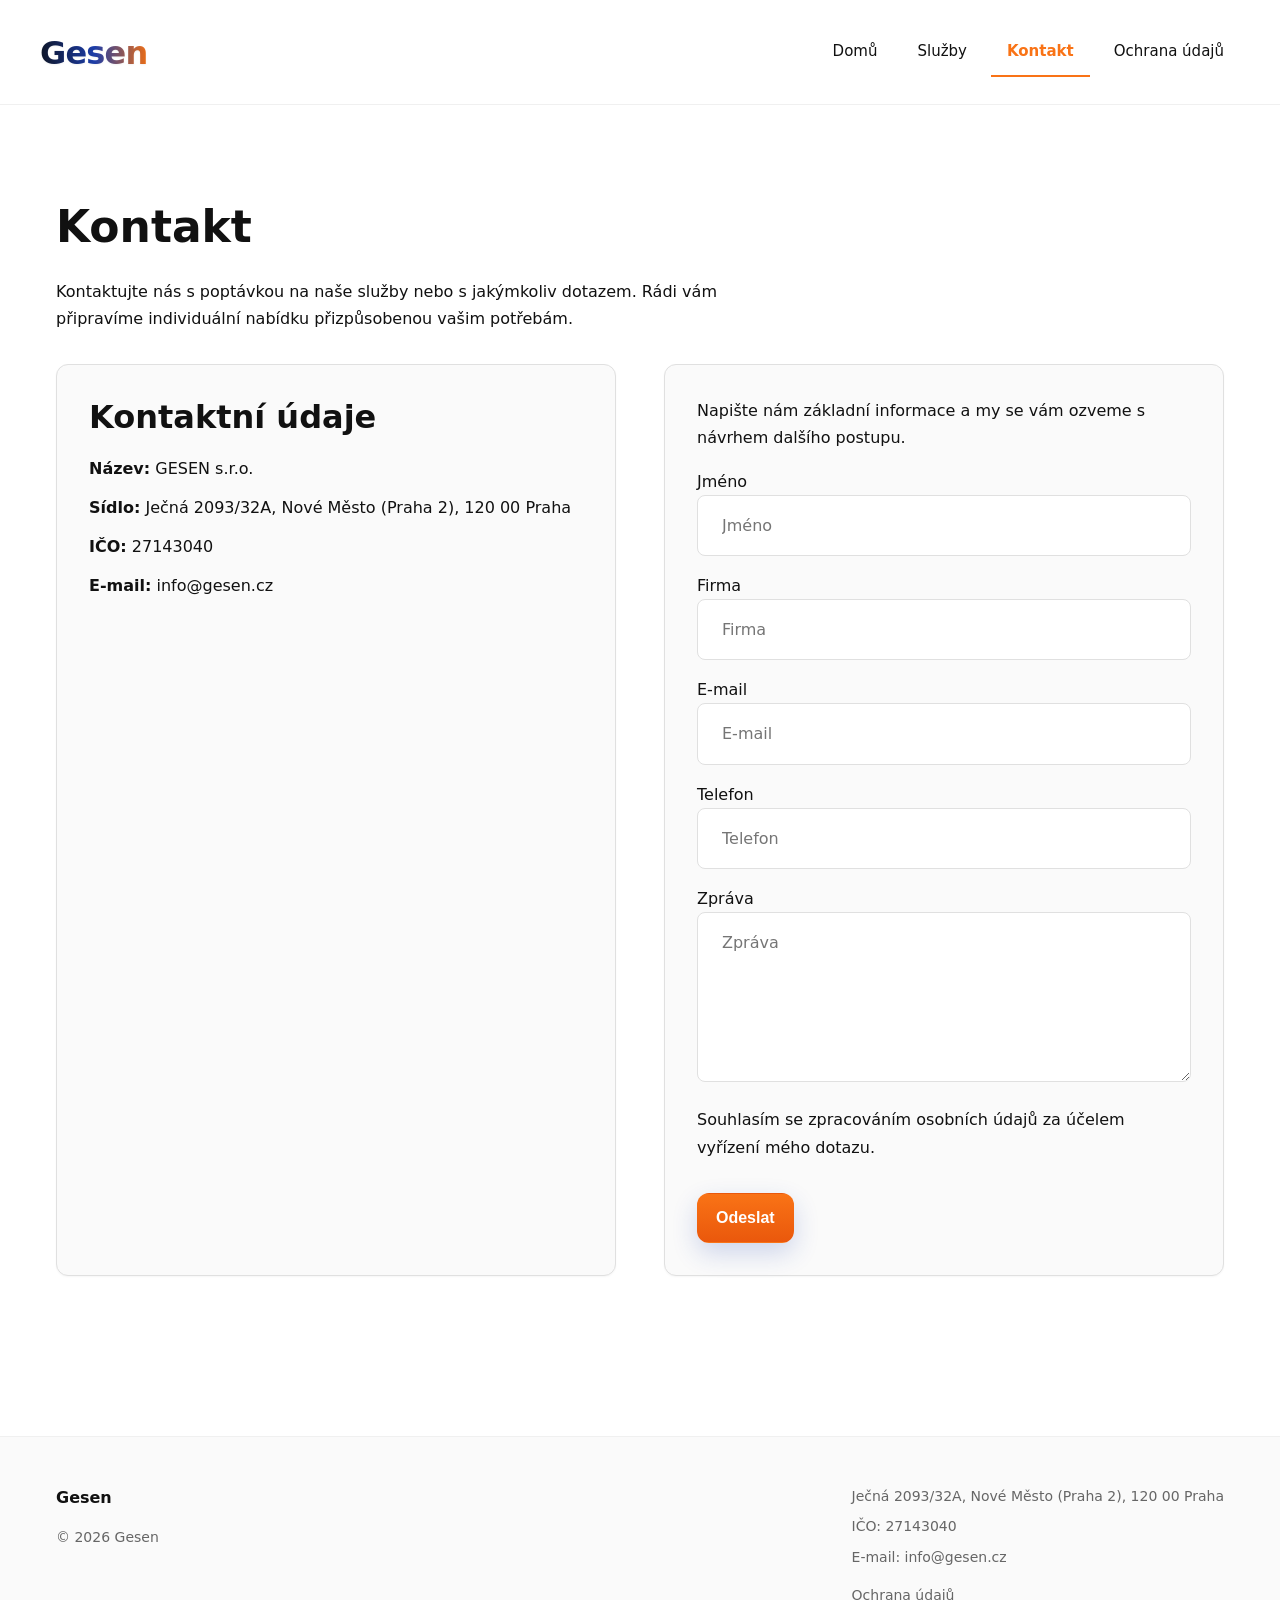
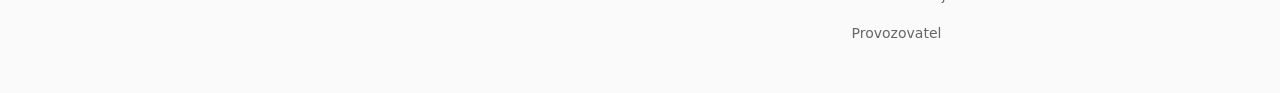
==== contact.html @ d07ee3fc "Initial upload" ====
﻿<!-- EDIT THEME: změň jen css/theme.css a texty ve stránkách -->
<!-- TEMPLATE: pro další klienty stačí vyměnit texty, barvu a assets -->
<!doctype html>
<html lang="cs">
<head>
  <meta charset="UTF-8">
  <meta name="viewport" content="width=device-width, initial-scale=1">
  <title>Kontakt – Gesen</title>
  <meta name="description" content="Kontakt na GESEN s.r.o. Sídlo: Ječná 2093/32A, Nové Město (Praha 2), 120 00 Praha. E-mail: info@gesen.cz.">
  <meta property="og:title" content="Kontakt – Gesen">
  <meta property="og:description" content="Kontakt na GESEN s.r.o. Sídlo: Ječná 2093/32A, Nové Město (Praha 2), 120 00 Praha. E-mail: info@gesen.cz.">
  <link rel="stylesheet" href="css/style.css">
  <link rel="stylesheet" href="css/theme.css">
</head>
<body>
  <header class="site-header">
    <div class="container header-inner">
      <a class="brand" href="index.html">
        <img class="brand-logo" src="assets/logo.svg" alt="Gesen" onerror="this.onerror=null; this.src='assets/logo.png'; this.onerror=function(){this.style.display='none'; this.nextElementSibling.style.display='inline';};">
        <span class="brand-text">Gesen</span>
      </a>
      <button class="nav-toggle" aria-label="Menu" aria-expanded="false" type="button">Menu</button>
      <nav class="site-nav">
        <ul>
          <li><a href="index.html" class="nav-link">Domů</a></li>
          <li><a href="services.html" class="nav-link">Služby</a></li>
          <li><a href="contact.html" class="nav-link active">Kontakt</a></li>
          <li><a href="privacy.html" class="nav-link">Ochrana údajů</a></li>
        </ul>
      </nav>
    </div>
  </header>
  <main>
    <section class="section">
      <div class="container">
        <h1>Kontakt</h1>
        <p>Kontaktujte nás s poptávkou na naše služby nebo s jakýmkoliv dotazem. Rádi vám připravíme individuální nabídku přizpůsobenou vašim potřebám.</p>

        <div class="contact-layout">
                    <div class="contact-info">
            <h2>Kontaktní údaje</h2>
            <p><strong>Název:</strong> GESEN s.r.o.</p>
            <p><strong>Sídlo:</strong> Ječná 2093/32A, Nové Město (Praha 2), 120 00 Praha</p>
            <p><strong>IČO:</strong> 27143040</p>
            <p><strong>E-mail:</strong> info@gesen.cz</p>
          </div>

          <form id="contact-form" class="contact-form" action="#" method="post">
            <p>Napište nám základní informace a my se vám ozveme s návrhem dalšího postupu.</p>
            <p><label>Jméno<br><input type="text" name="name" class="input" placeholder="Jméno" required></label></p>
            <p><label>Firma<br><input type="text" name="company" class="input" placeholder="Firma"></label></p>
            <p><label>E-mail<br><input type="email" name="email" class="input" placeholder="E-mail" required></label></p>
            <p><label>Telefon<br><input type="tel" name="phone" class="input" placeholder="Telefon"></label></p>
            <p><label>Zpráva<br><textarea name="message" class="input" rows="5" placeholder="Zpráva" required></textarea></label></p>
            <p>Souhlasím se zpracováním osobních údajů za účelem vyřízení mého dotazu.</p>
            <p><button type="submit" class="btn btn-primary">Odeslat</button></p>
          </form>
        </div>
      </div>
    </section>
  </main>
  <footer class="site-footer">
    <div class="container footer-inner">
      <div class="footer-left">
        <div class="footer-brand">Gesen</div>
        <div class="footer-meta">© 2026 Gesen</div>
      </div>
      <div class="footer-right">
        <div>Ječná 2093/32A, Nové Město (Praha 2), 120 00 Praha</div>
        <div>IČO: 27143040</div>
        <div>E-mail: info@gesen.cz</div>
        <a class="footer-link" href="privacy.html">Ochrana údajů</a>
        <a class="footer-link" href="impressum.html">Provozovatel</a>
      </div>
    </div>
  </footer>
  <script src="js/main.js"></script>
</body>
</html>
---- css/style.css ----
﻿/* Design System Variables */
:root {
  /* Colors (extending theme.css) */
  --surface: #fafafa;
  --muted: #666;
  --border: #e0e0e0;
  --border-light: #f0f0f0;
  --ring: rgba(249, 115, 22, 0.35);
  --primary-700: #ea580c;
  
  /* Spacing */
  --spacing-xs: 8px;
  --spacing-sm: 12px;
  --spacing-md: 16px;
  --spacing-lg: 24px;
  --spacing-xl: 32px;
  --spacing-2xl: 48px;
  --spacing-3xl: 64px;
  
  /* Border radius */
  --radius-sm: 6px;
  --radius-md: 8px;
  --radius-lg: 12px;
  --radius-full: 9999px;
  
  /* Shadows */
  --shadow-sm: 0 1px 2px rgba(0, 0, 0, 0.04);
  --shadow-md: 0 2px 8px rgba(0, 0, 0, 0.08);
  --shadow-lg: 0 4px 16px rgba(0, 0, 0, 0.12);
  
  /* Transitions */
  --transition: 0.2s ease;
}

* {
  box-sizing: border-box;
}

body {
  margin: 0;
  font-family: system-ui, -apple-system, BlinkMacSystemFont, "Segoe UI", Roboto, "Helvetica Neue", Arial, sans-serif;
  color: var(--text);
  background: var(--bg);
  line-height: 1.6;
  -webkit-font-smoothing: antialiased;
  -moz-osx-font-smoothing: grayscale;
}

.container {
  max-width: 1200px;
  margin: 0 auto;
  padding: 0 var(--spacing-md);
}

/* Typography */
h1 {
  font-size: clamp(2rem, 5vw, 2.75rem);
  font-weight: 700;
  line-height: 1.2;
  margin: 0 0 var(--spacing-lg) 0;
  color: var(--text);
}

h2 {
  font-size: clamp(1.5rem, 4vw, 2rem);
  font-weight: 600;
  line-height: 1.3;
  margin: 0 0 var(--spacing-md) 0;
  color: var(--text);
}

h3 {
  font-size: 1.25rem;
  font-weight: 600;
  line-height: 1.4;
  margin: 0 0 var(--spacing-sm) 0;
}

p {
  font-size: 1rem;
  line-height: 1.7;
  margin: 0 0 var(--spacing-md) 0;
  max-width: 65ch;
}

section {
  margin-bottom: var(--spacing-2xl);
}

section:last-child {
  margin-bottom: 0;
}

/* Header */
.site-header {
  border-bottom: 1px solid var(--border-light);
  background: var(--bg);
  position: sticky;
  top: 0;
  z-index: 100;
  backdrop-filter: blur(10px);
  background: rgba(255, 255, 255, 0.95);
}

.header-inner {
  display: flex;
  align-items: center;
  justify-content: space-between;
  gap: var(--spacing-lg);
  padding: var(--spacing-lg) 0;
  min-height: 80px;
}

/* Brand / Logo */
.brand {
  display: flex;
  align-items: center;
  gap: 12px;
  text-decoration: none;
  transition: opacity var(--transition), transform var(--transition);
  min-height: 56px;
}

.brand:hover {
  opacity: 0.85;
  transform: scale(1.02);
}

.brand-logo {
  height: 32px;
  width: auto;
  display: block;
  transition: transform var(--transition);
}

.brand-logo:hover {
  transform: scale(1.02);
}

.brand-logo[style*="display: none"] {
  display: none !important;
}

.brand-text {
  font-size: 32px;
  font-weight: 900;
  letter-spacing: -0.8px;
  line-height: 1;
  text-transform: none;
  padding-top: 2px;
  background: linear-gradient(90deg, #0f172a 0%, #1e40af 50%, var(--primary) 100%);
  -webkit-background-clip: text;
  -webkit-text-fill-color: transparent;
  background-clip: text;
  text-rendering: optimizeLegibility;
  -webkit-font-smoothing: antialiased;
  text-shadow: 0 1px 2px rgba(0, 0, 0, 0.05);
  display: none;
  transition: opacity var(--transition);
  vertical-align: middle;
}

.brand-text[style*="display: inline"] {
  display: inline-block !important;
}

.brand:hover .brand-text {
  opacity: 0.9;
}

/* Navigation Toggle Button */
.nav-toggle {
  display: none;
  background: none;
  border: 1px solid var(--border);
  border-radius: var(--radius-md);
  padding: var(--spacing-sm) var(--spacing-md);
  font-size: 1rem;
  font-weight: 500;
  color: var(--text);
  cursor: pointer;
  transition: all var(--transition);
}

.nav-toggle:hover {
  background: var(--surface);
  border-color: var(--primary);
}

.nav-toggle:focus {
  outline: 2px solid var(--primary);
  outline-offset: 2px;
}

/* Navigation */
.site-nav {
  display: flex;
  align-items: center;
}

/* Desktop: navigation always visible */
@media (min-width: 769px) {
  .site-nav {
    display: flex !important;
  }
  
  .nav-toggle {
    display: none !important;
  }
}

.site-nav ul {
  display: flex;
  gap: var(--spacing-xs);
  flex-wrap: wrap;
  list-style: none;
  margin: 0;
  padding: 0;
}

.site-nav li {
  margin: 0;
}

.site-nav .nav-link {
  text-decoration: none;
  color: var(--text);
  padding: var(--spacing-sm) var(--spacing-md);
  font-size: 0.9375rem;
  font-weight: 500;
  transition: all var(--transition);
  position: relative;
  display: block;
  border-bottom: 2px solid transparent;
}

.site-nav .nav-link:hover {
  color: var(--primary);
  border-bottom-color: var(--primary);
}

.site-nav .nav-link:focus,
.site-nav .nav-link:focus-visible {
  outline: none;
}

.site-nav .nav-link:focus-visible {
  box-shadow: 0 0 0 4px var(--ring);
  border-radius: var(--radius-sm);
}

.site-nav .nav-link.active {
  font-weight: 600;
  color: var(--primary);
  border-bottom: 2px solid var(--primary);
}

/* Main content */
main {
  padding: var(--spacing-2xl) 0;
  min-height: calc(100vh - 200px);
}

.hero {
  padding: var(--spacing-3xl) 0 calc(var(--spacing-3xl) + var(--spacing-xl)) 0;
  background: linear-gradient(135deg, rgba(31, 75, 216, 0.02) 0%, rgba(255, 255, 255, 0) 100%);
  position: relative;
}

@media (min-width: 900px) {
  .hero {
    padding: calc(var(--spacing-3xl) + var(--spacing-xl)) 0;
  }
}

.hero::before {
  content: '';
  position: absolute;
  top: 0;
  left: 0;
  right: 0;
  bottom: 0;
  background: var(--surface);
  opacity: 0.3;
  z-index: -1;
}

.hero-inner {
  display: grid;
  grid-template-columns: 1fr;
  gap: var(--spacing-2xl);
  align-items: center;
}

@media (min-width: 900px) {
  .hero-inner {
    grid-template-columns: 1.2fr 0.8fr;
    gap: var(--spacing-3xl);
  }
}

.hero-content {
  max-width: 700px;
}

.hero h1 {
  margin-bottom: var(--spacing-lg);
  font-size: clamp(2.25rem, 6vw, 3.5rem);
  line-height: 1.1;
  font-weight: 700;
  color: var(--text);
}

.hero p {
  margin-top: 0;
  margin-bottom: var(--spacing-xl);
  font-size: 1.25rem;
  line-height: 1.6;
  color: var(--muted);
}

.hero-actions {
  display: flex;
  gap: var(--spacing-md);
  flex-wrap: wrap;
  margin-top: var(--spacing-xl);
}

.hero-media {
  display: none;
}

@media (min-width: 900px) {
  .hero-media {
    display: block;
    min-height: 300px;
    background: var(--surface);
    border-radius: var(--radius-lg);
    overflow: hidden;
  }
}

.hero-image {
  width: 100%;
  height: 100%;
  min-height: 300px;
  border-radius: var(--radius-lg);
  overflow: hidden;
}

.hero-image img {
  width: 100%;
  height: 100%;
  object-fit: cover;
  border-radius: var(--radius-lg);
}

/* Buttons */
.btn {
  display: inline-flex;
  align-items: center;
  justify-content: center;
  gap: 10px;
  padding: 12px 18px;
  border-radius: 12px;
  font-weight: 700;
  text-decoration: none;
  border: 1px solid transparent;
  transition: transform 0.15s ease, box-shadow 0.15s ease, background-color 0.15s ease, border-color 0.15s ease, color 0.15s ease;
  user-select: none;
  font-size: 1rem;
  line-height: 1.5;
  cursor: pointer;
}

.btn:focus,
.btn:focus-visible {
  outline: none;
}

.btn:focus-visible {
  box-shadow: 0 0 0 4px var(--ring);
}

.btn-primary {
  background: linear-gradient(180deg, var(--primary), var(--primary-700));
  color: #fff;
  box-shadow: 0 10px 26px rgba(30, 64, 175, 0.20);
}

.btn-primary * {
  color: inherit;
}

.btn-primary:hover {
  color: #fff;
  background: linear-gradient(180deg, var(--primary-700), var(--primary));
  transform: translateY(-1px);
  box-shadow: 0 14px 34px rgba(30, 64, 175, 0.26);
}

.btn-primary:active {
  color: #fff;
  background: linear-gradient(180deg, var(--primary), var(--primary-700));
  transform: translateY(0);
  box-shadow: 0 8px 20px rgba(30, 64, 175, 0.18);
}

.btn-primary:focus-visible {
  color: #fff;
}

.btn-secondary {
  background: var(--surface);
  color: var(--primary);
  border-color: rgba(30, 64, 175, 0.25);
}

.btn-secondary:hover {
  border-color: rgba(30, 64, 175, 0.40);
  transform: translateY(-1px);
}

.btn-secondary:active {
  transform: translateY(0);
}

/* Links */
main a {
  color: var(--primary);
  text-decoration: none;
  font-weight: 500;
  transition: all var(--transition);
  border-bottom: 1px solid transparent;
}

main a:hover {
  border-bottom-color: var(--primary);
  color: var(--primary);
}

main a:focus,
main a:focus-visible {
  outline: none;
}

main a:focus-visible {
  box-shadow: 0 0 0 4px var(--ring);
  border-radius: var(--radius-sm);
}

/* Footer */
.site-footer {
  border-top: 1px solid var(--border-light);
  background: var(--surface);
  color: var(--muted);
  font-size: 0.875rem;
  padding: var(--spacing-2xl) 0;
  margin-top: var(--spacing-3xl);
}

.footer-inner {
  display: flex;
  flex-direction: column;
  gap: var(--spacing-lg);
}

@media (min-width: 768px) {
  .footer-inner {
    flex-direction: row;
    justify-content: space-between;
    align-items: flex-start;
  }
}

.footer-left {
  display: flex;
  flex-direction: column;
  gap: var(--spacing-xs);
}

.footer-brand {
  font-weight: 600;
  font-size: 1rem;
  color: var(--text);
  margin-bottom: var(--spacing-xs);
}

.footer-meta {
  color: var(--muted);
  font-size: 0.875rem;
}

.footer-right {
  display: flex;
  flex-direction: column;
  gap: var(--spacing-xs);
}

.footer-right > div {
  color: var(--muted);
  font-size: 0.875rem;
}

.footer-link {
  color: var(--muted);
  text-decoration: none;
  transition: color var(--transition);
  margin-top: var(--spacing-xs);
  display: inline-block;
}

.footer-link:hover {
  color: var(--primary);
  text-decoration: underline;
}

.footer-link:focus {
  outline: 2px solid var(--primary);
  outline-offset: 2px;
  border-radius: var(--radius-sm);
}

/* Contact Layout */
.contact-layout {
  display: grid;
  grid-template-columns: 1fr;
  gap: var(--spacing-xl);
  margin-top: var(--spacing-xl);
}

@media (min-width: 900px) {
  .contact-layout {
    grid-template-columns: 1fr 1fr;
    gap: var(--spacing-2xl);
  }
}

.contact-info {
  padding: var(--spacing-xl);
  border: 1px solid var(--border);
  border-radius: var(--radius-lg);
  background: var(--surface);
  box-shadow: var(--shadow-sm);
}

.contact-info h2 {
  margin-top: 0;
  margin-bottom: var(--spacing-md);
}

.contact-info p {
  margin-bottom: var(--spacing-sm);
}

.contact-info p:last-child {
  margin-bottom: 0;
}

.contact-form {
  padding: var(--spacing-xl);
  border: 1px solid var(--border);
  border-radius: var(--radius-lg);
  background: var(--surface);
  box-shadow: var(--shadow-sm);
}

/* Forms */
.contact-form input,
.contact-form textarea {
  font: inherit;
  font-size: 1rem;
}

/* Input Base Class */
.input {
  width: 100%;
  padding: var(--spacing-md) var(--spacing-lg);
  border: 1px solid var(--border);
  border-radius: var(--radius-md);
  background: var(--bg);
  transition: all var(--transition);
  font-size: 1rem;
  font-family: inherit;
}

.contact-form .input {
  max-width: 100%;
}

.input:focus,
.input:focus-visible {
  outline: none;
  border-color: var(--primary);
}

.input:focus-visible {
  box-shadow: 0 0 0 4px var(--ring);
}

.input:invalid:not(:placeholder-shown) {
  border-color: #dc2626;
}

.input:valid:not(:placeholder-shown) {
  border-color: #16a34a;
}

.contact-form textarea.input {
  resize: vertical;
  min-height: 140px;
  font-family: inherit;
}

.contact-form label {
  display: block;
  margin-bottom: var(--spacing-xs);
  font-weight: 500;
  color: var(--text);
}

.contact-form p {
  margin-bottom: var(--spacing-md);
}

.contact-form p:last-of-type {
  margin-bottom: 0;
}

/* Button in form - use btn-primary if class exists, otherwise keep old styles */
.contact-form button.btn {
  margin-top: var(--spacing-md);
}

.contact-form button:not(.btn) {
  padding: var(--spacing-sm) var(--spacing-lg);
  border: none;
  border-radius: var(--radius-md);
  background: var(--primary);
  color: #fff;
  cursor: pointer;
  font-weight: 600;
  font-size: 1rem;
  transition: all var(--transition);
  box-shadow: var(--shadow-sm);
}

.contact-form button:not(.btn):hover {
  background: #143ba6;
  box-shadow: var(--shadow-md);
  transform: translateY(-1px);
}

.contact-form button:not(.btn):active {
  transform: translateY(0);
}

.contact-form button:not(.btn):focus,
.contact-form button:not(.btn):focus-visible {
  outline: none;
}

.contact-form button:not(.btn):focus-visible {
  box-shadow: 0 0 0 4px var(--ring);
}

/* Section */
.section {
  padding: var(--spacing-2xl) 0;
}

.section-actions {
  margin-top: var(--spacing-xl);
  text-align: center;
}

/* Cards Grid */
.cards-grid {
  display: grid;
  grid-template-columns: 1fr;
  gap: var(--spacing-lg);
  margin-top: var(--spacing-xl);
}

@media (min-width: 600px) {
  .cards-grid {
    grid-template-columns: repeat(2, 1fr);
  }
}

@media (min-width: 900px) {
  .cards-grid {
    grid-template-columns: repeat(auto-fit, minmax(280px, 1fr));
    max-width: 1200px;
  }
  
  /* Services page: prefer 2-3 columns */
  main.container .cards-grid {
    grid-template-columns: repeat(2, 1fr);
  }
}

@media (min-width: 1200px) {
  main.container .cards-grid {
    grid-template-columns: repeat(3, 1fr);
  }
}

/* Card Base */
.card {
  padding: 0;
  border: 1px solid var(--border);
  border-radius: var(--radius-lg);
  background: var(--surface);
  box-shadow: var(--shadow-sm);
  transition: all var(--transition);
  display: flex;
  flex-direction: column;
  overflow: hidden;
}

.card:hover {
  box-shadow: var(--shadow-md);
  transform: translateY(-4px);
  border-color: var(--primary);
}

/* Service Card */
.service-card {
  padding: 0;
}

.card-body {
  padding: 22px;
  display: flex;
  flex-direction: column;
  flex: 1;
}

.card-body h3 {
  margin-top: 0;
  margin-bottom: var(--spacing-md);
  font-size: 1.5rem;
  font-weight: 600;
  color: var(--text);
}

.service-card h3 {
  margin-top: 0;
  margin-bottom: var(--spacing-md);
  font-size: 1.5rem;
  font-weight: 600;
  color: var(--text);
}

.card-body p {
  margin-bottom: var(--spacing-md);
  max-width: none;
  color: var(--text);
}

.card-body .card-meta {
  margin-bottom: 0;
  margin-top: auto;
  color: var(--muted);
  font-size: 0.9375rem;
  padding-top: var(--spacing-md);
  border-top: 1px solid var(--border-light);
}

.service-card p {
  margin-bottom: var(--spacing-md);
  max-width: none;
  color: var(--text);
}

.service-card .card-meta {
  margin-bottom: 0;
  margin-top: auto;
  color: var(--muted);
  font-size: 0.9375rem;
  padding-top: var(--spacing-md);
  border-top: 1px solid var(--border-light);
}

/* Card Icon */
.card-icon {
  width: 40px;
  height: 40px;
  border-radius: var(--radius-md);
  background: var(--surface);
  display: flex;
  align-items: center;
  justify-content: center;
  margin-bottom: var(--spacing-md);
  flex-shrink: 0;
}

.card-icon svg {
  width: 24px;
  height: 24px;
  color: var(--primary);
  opacity: 0.9;
}

/* Card Image */
.card-image {
  margin: 0;
}

.card-image img {
  display: block;
  width: 100%;
  height: 220px;
  object-fit: cover;
  border-radius: 0;
}

/* Legacy support for old services-grid */
.services-grid {
  display: grid;
  grid-template-columns: 1fr;
  gap: var(--spacing-lg);
  margin-top: var(--spacing-xl);
}

@media (min-width: 600px) {
  .services-grid {
    grid-template-columns: repeat(2, 1fr);
  }
}

/* Responsive */
@media (max-width: 768px) {
  .header-inner {
    flex-wrap: wrap;
    align-items: center;
  }
  
  .brand {
    min-height: 48px;
  }

  .brand-text {
    font-size: 28px;
  }
  
  .nav-toggle {
    display: block;
    margin-left: auto;
  }
  
  .site-nav {
    width: 100%;
    display: none;
    order: 3;
  }
  
  .site-nav.is-open {
    display: block;
  }
  
  .site-nav ul {
    flex-direction: column;
    gap: var(--spacing-xs);
    width: 100%;
  }
  
  .site-nav .nav-link {
    width: 100%;
    padding: var(--spacing-sm) var(--spacing-md);
  }
  
  .hero {
    padding: var(--spacing-2xl) 0;
  }
  
  .container {
    padding: 0 var(--spacing-md);
  }
  
  main {
    padding: var(--spacing-xl) 0;
  }
  
  section {
    margin-bottom: var(--spacing-xl);
  }
}

@media (max-width: 480px) {
  .site-nav .nav-link {
    padding: var(--spacing-xs) var(--spacing-sm);
    font-size: 0.875rem;
  }
  
  .service-card {
    padding: 0;
  }
  
  .card-body {
    padding: 18px;
  }
}

/* Page Header */
.page-header {
  max-width: 800px;
  margin-bottom: var(--spacing-2xl);
}

.page-header h1 {
  margin-bottom: var(--spacing-md);
}

.page-header .lead {
  font-size: 1.125rem;
  line-height: 1.6;
  color: var(--muted);
  margin-bottom: 0;
}

/* Privacy Grid */
.privacy-grid {
  display: grid;
  grid-template-columns: 1fr;
  gap: var(--spacing-lg);
}

@media (min-width: 768px) {
  .privacy-grid {
    grid-template-columns: repeat(auto-fit, minmax(320px, 1fr));
  }
}

/* Privacy Card */
.privacy-card {
  padding: var(--spacing-xl);
}

.privacy-card h2 {
  margin-top: 0;
  margin-bottom: var(--spacing-md);
  font-size: 1.5rem;
  font-weight: 600;
  color: var(--text);
}

.privacy-card p {
  margin-bottom: 0;
  color: var(--text);
  line-height: 1.7;
}
---- css/theme.css ----
:root{
  --brand-name: "Gesen";
  --primary: #f97316;
  --text: #111;
  --bg: #fff;
}
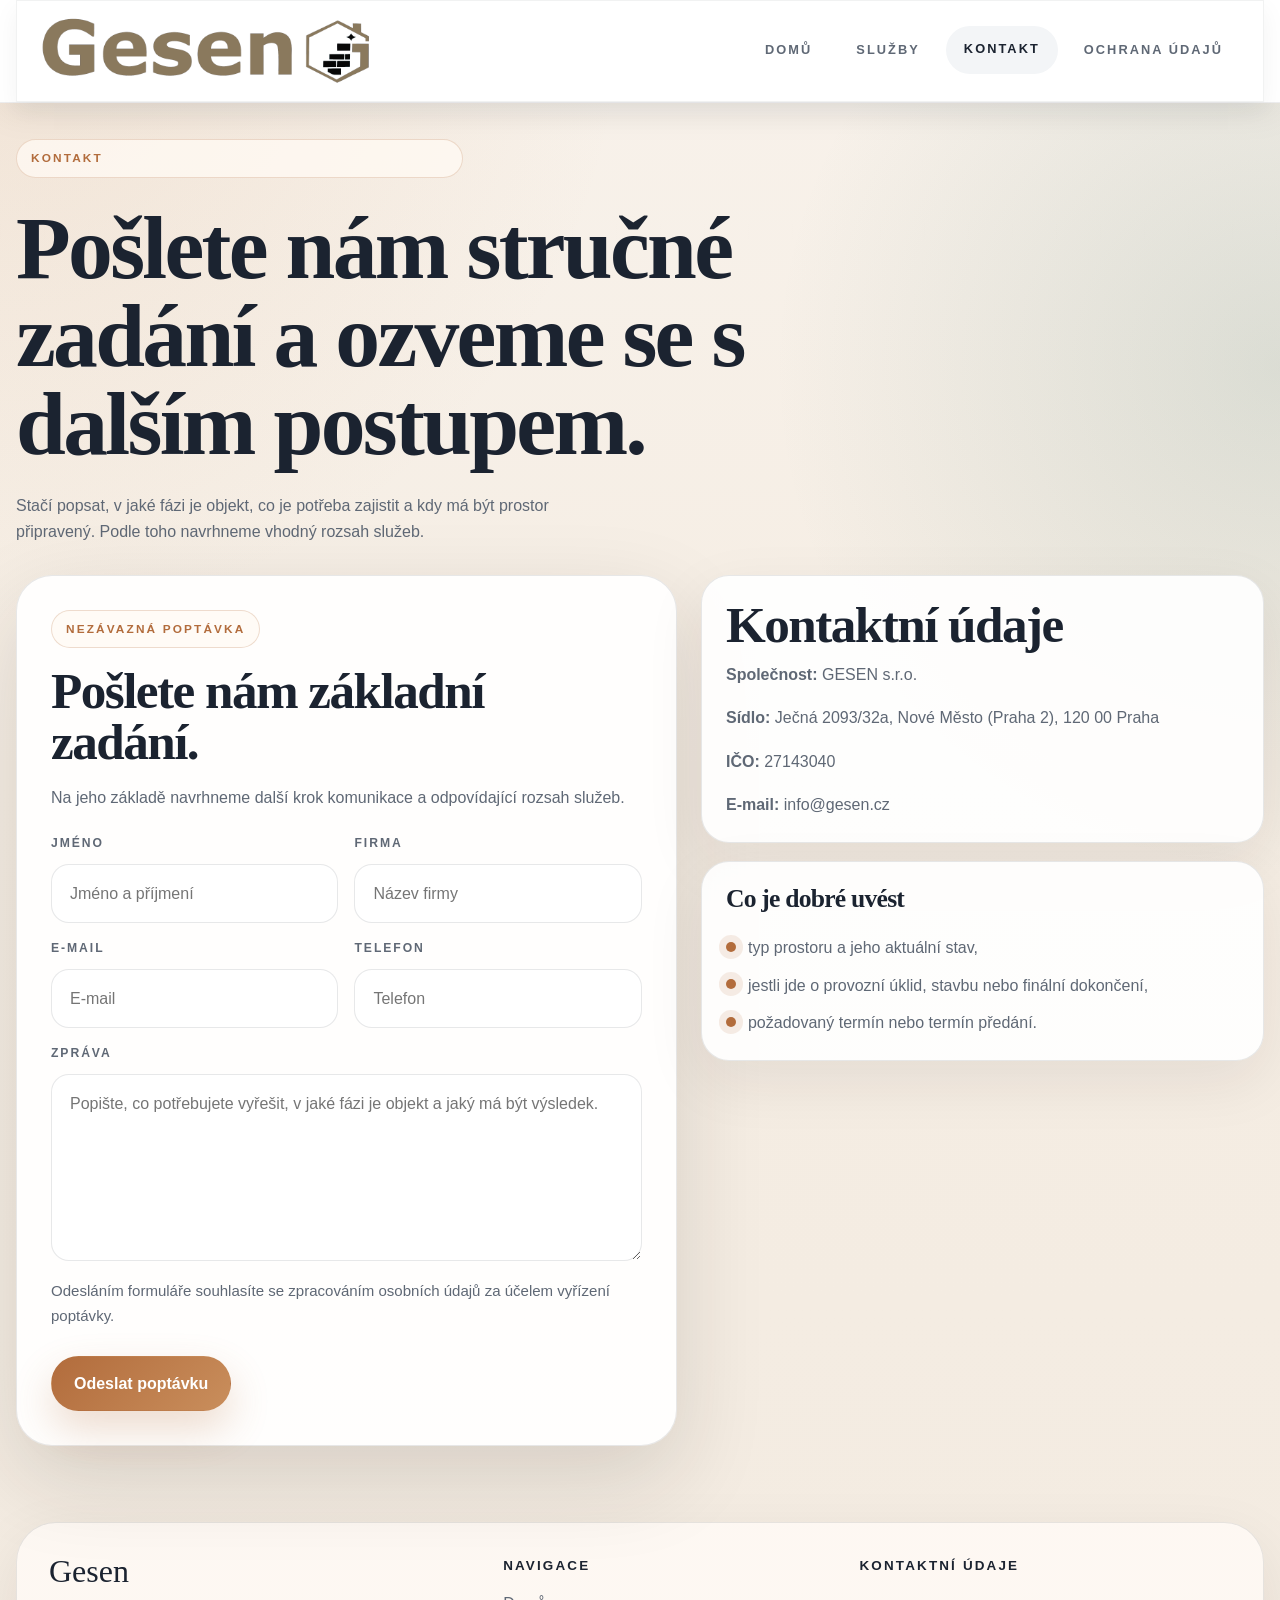
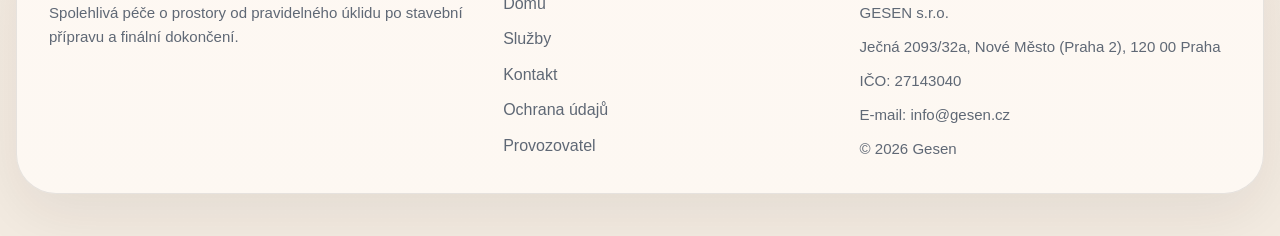
==== commit 1ca92731: "Fix" ====
--- a/contact.html
+++ b/contact.html
@@ -1,14 +1,37 @@
-﻿<!-- EDIT THEME: změň jen css/theme.css a texty ve stránkách -->
-<!-- TEMPLATE: pro další klienty stačí vyměnit texty, barvu a assets -->
 <!doctype html>
-<html lang="cs">
+<html lang="cs" class="no-js">
 <head>
   <meta charset="UTF-8">
-  <meta name="viewport" content="width=device-width, initial-scale=1">
-  <title>Kontakt – Gesen</title>
-  <meta name="description" content="Kontakt na GESEN s.r.o. Sídlo: Ječná 2093/32A, Nové Město (Praha 2), 120 00 Praha. E-mail: info@gesen.cz.">
-  <meta property="og:title" content="Kontakt – Gesen">
-  <meta property="og:description" content="Kontakt na GESEN s.r.o. Sídlo: Ječná 2093/32A, Nové Město (Praha 2), 120 00 Praha. E-mail: info@gesen.cz.">
+  <meta name="viewport" content="width=device-width, initial-scale=1, viewport-fit=cover">
+  <meta name="theme-color" content="#ffffff">
+  <meta name="color-scheme" content="light">
+  <meta name="mobile-web-app-capable" content="yes">
+  <meta name="apple-mobile-web-app-capable" content="yes">
+  <meta name="apple-mobile-web-app-status-bar-style" content="default">
+  <meta name="apple-mobile-web-app-title" content="Gesen">
+  <meta name="application-name" content="Gesen">
+  <meta name="msapplication-TileColor" content="#f5ede3">
+  <meta name="robots" content="index,follow,max-image-preview:large">
+  <script>document.documentElement.classList.remove('no-js');document.documentElement.classList.add('js');</script>
+  <title>Kontakt | Gesen</title>
+  <meta name="description" content="Kontaktujte Gesen s poptávkou na úklid, stavební přípravu nebo finální dokončení prostoru.">
+  <meta property="og:type" content="website">
+  <meta property="og:locale" content="cs_CZ">
+  <meta property="og:site_name" content="Gesen">
+  <meta property="og:url" content="https://www.gesen.cz/contact.html">
+  <meta property="og:title" content="Kontakt | Gesen">
+  <meta property="og:description" content="Napište nám, v jaké fázi je váš prostor a jaký výsledek potřebujete.">
+  <meta property="og:image" content="https://www.gesen.cz/assets/media/service-proof.png">
+  <meta property="og:image:alt" content="Důkaz místo slibu Gesen">
+  <meta name="twitter:card" content="summary_large_image">
+  <meta name="twitter:title" content="Kontakt | Gesen">
+  <meta name="twitter:description" content="Napište nám, v jaké fázi je váš prostor a jaký výsledek potřebujete.">
+  <meta name="twitter:image" content="https://www.gesen.cz/assets/media/service-proof.png">
+  <link rel="canonical" href="https://www.gesen.cz/contact.html">
+  <link rel="icon" type="image/png" sizes="192x192" href="assets/icons/app-icon-192.png">
+  <link rel="icon" type="image/png" sizes="512x512" href="assets/icons/app-icon-512.png">
+  <link rel="apple-touch-icon" sizes="180x180" href="assets/icons/apple-touch-icon.png">
+  <link rel="manifest" href="site.webmanifest">
   <link rel="stylesheet" href="css/style.css">
   <link rel="stylesheet" href="css/theme.css">
 </head>
@@ -16,11 +39,11 @@
   <header class="site-header">
     <div class="container header-inner">
       <a class="brand" href="index.html">
-        <img class="brand-logo" src="assets/logo.svg" alt="Gesen" onerror="this.onerror=null; this.src='assets/logo.png'; this.onerror=function(){this.style.display='none'; this.nextElementSibling.style.display='inline';};">
+        <img class="brand-logo" src="Logo/Logo-Final.png" alt="Gesen" width="1928" height="416" decoding="async" onerror="this.onerror=null; this.style.display='none'; this.nextElementSibling.style.display='inline';">
         <span class="brand-text">Gesen</span>
       </a>
-      <button class="nav-toggle" aria-label="Menu" aria-expanded="false" type="button">Menu</button>
-      <nav class="site-nav">
+      <button class="nav-toggle" aria-label="Menu" aria-controls="site-navigation" aria-expanded="false" type="button">Menu</button>
+      <nav id="site-navigation" class="site-nav" aria-label="Hlavní navigace">
         <ul>
           <li><a href="index.html" class="nav-link">Domů</a></li>
           <li><a href="services.html" class="nav-link">Služby</a></li>
@@ -30,57 +53,103 @@
       </nav>
     </div>
   </header>
+
   <main>
-    <section class="section">
+    <section class="section section-compact">
       <div class="container">
-        <h1>Kontakt</h1>
-        <p>Kontaktujte nás s poptávkou na naše služby nebo s jakýmkoliv dotazem. Rádi vám připravíme individuální nabídku přizpůsobenou vašim potřebám.</p>
+        <div class="section-header section-header-slim">
+          <p class="section-kicker">Kontakt</p>
+          <h1>Pošlete nám stručné zadání a ozveme se s dalším postupem.</h1>
+          <p>Stačí popsat, v jaké fázi je objekt, co je potřeba zajistit a kdy má být prostor připravený. Podle toho navrhneme vhodný rozsah služeb.</p>
+        </div>
 
-        <div class="contact-layout">
-                    <div class="contact-info">
-            <h2>Kontaktní údaje</h2>
-            <p><strong>Název:</strong> GESEN s.r.o.</p>
-            <p><strong>Sídlo:</strong> Ječná 2093/32A, Nové Město (Praha 2), 120 00 Praha</p>
-            <p><strong>IČO:</strong> 27143040</p>
-            <p><strong>E-mail:</strong> info@gesen.cz</p>
+        <div class="contact-shell">
+          <form id="contact-form" class="contact-form" action="mailto:info@gesen.cz" method="post" enctype="text/plain">
+            <div class="form-intro">
+              <p class="section-kicker">Nezávazná poptávka</p>
+              <h2>Pošlete nám základní zadání.</h2>
+              <p>Na jeho základě navrhneme další krok komunikace a odpovídající rozsah služeb.</p>
+            </div>
+
+            <div class="form-grid">
+              <label class="field">
+                <span>Jméno</span>
+                <input type="text" name="name" class="input" placeholder="Jméno a příjmení" autocomplete="name" required>
+              </label>
+              <label class="field">
+                <span>Firma</span>
+                <input type="text" name="company" class="input" placeholder="Název firmy" autocomplete="organization">
+              </label>
+              <label class="field">
+                <span>E-mail</span>
+                <input type="email" name="email" class="input" placeholder="E-mail" autocomplete="email" inputmode="email" autocapitalize="off" spellcheck="false" required>
+              </label>
+              <label class="field">
+                <span>Telefon</span>
+                <input type="tel" name="phone" class="input" placeholder="Telefon" autocomplete="tel" inputmode="tel">
+              </label>
+              <label class="field field-wide">
+                <span>Zpráva</span>
+                <textarea name="message" class="input" rows="6" placeholder="Popište, co potřebujete vyřešit, v jaké fázi je objekt a jaký má být výsledek." required></textarea>
+              </label>
+            </div>
+
+            <p class="form-note">Odesláním formuláře souhlasíte se zpracováním osobních údajů za účelem vyřízení poptávky.</p>
+            <div class="hero-actions">
+              <button type="submit" class="btn btn-primary">Odeslat poptávku</button>
+            </div>
+          </form>
+
+          <div class="contact-aside">
+            <article class="contact-card">
+              <h2>Kontaktní údaje</h2>
+              <p><strong>Společnost:</strong> GESEN s.r.o.</p>
+              <p><strong>Sídlo:</strong> Ječná 2093/32a, Nové Město (Praha 2), 120 00 Praha</p>
+              <p><strong>IČO:</strong> 27143040</p>
+              <p><strong>E-mail:</strong> info@gesen.cz</p>
+            </article>
+
+            <article class="contact-card">
+              <h3>Co je dobré uvést</h3>
+              <ul class="bullet-list">
+                <li>typ prostoru a jeho aktuální stav,</li>
+                <li>jestli jde o provozní úklid, stavbu nebo finální dokončení,</li>
+                <li>požadovaný termín nebo termín předání.</li>
+              </ul>
+            </article>
           </div>
-
-          <form id="contact-form" class="contact-form" action="#" method="post">
-            <p>Napište nám základní informace a my se vám ozveme s návrhem dalšího postupu.</p>
-            <p><label>Jméno<br><input type="text" name="name" class="input" placeholder="Jméno" required></label></p>
-            <p><label>Firma<br><input type="text" name="company" class="input" placeholder="Firma"></label></p>
-            <p><label>E-mail<br><input type="email" name="email" class="input" placeholder="E-mail" required></label></p>
-            <p><label>Telefon<br><input type="tel" name="phone" class="input" placeholder="Telefon"></label></p>
-            <p><label>Zpráva<br><textarea name="message" class="input" rows="5" placeholder="Zpráva" required></textarea></label></p>
-            <p>Souhlasím se zpracováním osobních údajů za účelem vyřízení mého dotazu.</p>
-            <p><button type="submit" class="btn btn-primary">Odeslat</button></p>
-          </form>
         </div>
       </div>
     </section>
   </main>
+
   <footer class="site-footer">
-    <div class="container footer-inner">
-      <div class="footer-left">
+    <div class="container footer-grid">
+      <div>
         <div class="footer-brand">Gesen</div>
+        <p class="footer-meta">Spolehlivá péče o prostory od pravidelného úklidu po stavební přípravu a finální dokončení.</p>
+      </div>
+      <div>
+        <span class="footer-title">Navigace</span>
+        <ul class="footer-links">
+          <li><a class="footer-link" href="index.html">Domů</a></li>
+          <li><a class="footer-link" href="services.html">Služby</a></li>
+          <li><a class="footer-link" href="contact.html">Kontakt</a></li>
+          <li><a class="footer-link" href="privacy.html">Ochrana údajů</a></li>
+          <li><a class="footer-link" href="impressum.html">Provozovatel</a></li>
+        </ul>
+      </div>
+      <div class="footer-list">
+        <span class="footer-title">Kontaktní údaje</span>
+        <div class="footer-meta">GESEN s.r.o.</div>
+        <div class="footer-meta">Ječná 2093/32a, Nové Město (Praha 2), 120 00 Praha</div>
+        <div class="footer-meta">IČO: 27143040</div>
+        <div class="footer-meta">E-mail: info@gesen.cz</div>
         <div class="footer-meta">© 2026 Gesen</div>
-      </div>
-      <div class="footer-right">
-        <div>Ječná 2093/32A, Nové Město (Praha 2), 120 00 Praha</div>
-        <div>IČO: 27143040</div>
-        <div>E-mail: info@gesen.cz</div>
-        <a class="footer-link" href="privacy.html">Ochrana údajů</a>
-        <a class="footer-link" href="impressum.html">Provozovatel</a>
       </div>
     </div>
   </footer>
+
   <script src="js/main.js"></script>
 </body>
 </html>
-
-
-
-
-
-
-
--- a/css/style.css
+++ b/css/style.css
@@ -1,140 +1,257 @@
-﻿/* Design System Variables */
+/* Base */
 :root {
-  /* Colors (extending theme.css) */
-  --surface: #fafafa;
-  --muted: #666;
-  --border: #e0e0e0;
-  --border-light: #f0f0f0;
-  --ring: rgba(249, 115, 22, 0.35);
-  --primary-700: #ea580c;
-  
-  /* Spacing */
-  --spacing-xs: 8px;
-  --spacing-sm: 12px;
-  --spacing-md: 16px;
-  --spacing-lg: 24px;
-  --spacing-xl: 32px;
-  --spacing-2xl: 48px;
-  --spacing-3xl: 64px;
-  
-  /* Border radius */
-  --radius-sm: 6px;
-  --radius-md: 8px;
-  --radius-lg: 12px;
-  --radius-full: 9999px;
-  
-  /* Shadows */
-  --shadow-sm: 0 1px 2px rgba(0, 0, 0, 0.04);
-  --shadow-md: 0 2px 8px rgba(0, 0, 0, 0.08);
-  --shadow-lg: 0 4px 16px rgba(0, 0, 0, 0.12);
-  
-  /* Transitions */
-  --transition: 0.2s ease;
+  color-scheme: light;
+  --page-width: 1280px;
+  --radius-sm: 18px;
+  --radius-md: 28px;
+  --radius-lg: 40px;
+  --line: rgba(26, 33, 43, 0.1);
+  --line-strong: rgba(26, 33, 43, 0.18);
+  --surface-soft: rgba(255, 251, 246, 0.82);
+  --surface-raise: rgba(255, 255, 255, 0.9);
+  --heading: var(--text);
+  --shadow-soft: 0 20px 60px rgba(36, 28, 21, 0.08);
+  --shadow-deep: 0 32px 90px rgba(36, 28, 21, 0.14);
+  --ring: rgba(178, 108, 60, 0.22);
+  --transition: 180ms ease;
+  --safe-top: env(safe-area-inset-top, 0px);
+  --safe-right: env(safe-area-inset-right, 0px);
+  --safe-bottom: env(safe-area-inset-bottom, 0px);
+  --safe-left: env(safe-area-inset-left, 0px);
 }
 
 * {
   box-sizing: border-box;
 }
 
+html {
+  scroll-behavior: smooth;
+  -webkit-text-size-adjust: 100%;
+  text-size-adjust: 100%;
+}
+
 body {
   margin: 0;
-  font-family: system-ui, -apple-system, BlinkMacSystemFont, "Segoe UI", Roboto, "Helvetica Neue", Arial, sans-serif;
+  min-width: 320px;
+  font-family: "Aptos", "Trebuchet MS", sans-serif;
   color: var(--text);
-  background: var(--bg);
+  background:
+    radial-gradient(circle at top left, rgba(212, 164, 120, 0.18), transparent 28%),
+    radial-gradient(circle at right 20%, rgba(76, 122, 111, 0.16), transparent 26%),
+    linear-gradient(180deg, #f8f2eb 0%, var(--bg) 42%, #f3ebe1 100%);
   line-height: 1.6;
   -webkit-font-smoothing: antialiased;
   -moz-osx-font-smoothing: grayscale;
+  overflow-x: hidden;
+}
+
+body::before {
+  content: "";
+  position: fixed;
+  inset: 0;
+  background:
+    linear-gradient(90deg, rgba(255, 255, 255, 0.2) 0, transparent 1px),
+    linear-gradient(rgba(255, 255, 255, 0.16) 0, transparent 1px);
+  background-size: 44px 44px;
+  mask-image: linear-gradient(180deg, rgba(0, 0, 0, 0.2), transparent 82%);
+  opacity: 0.28;
+  pointer-events: none;
+}
+
+img {
+  display: block;
+  max-width: 100%;
+}
+
+button,
+input,
+textarea,
+select {
+  font: inherit;
+}
+
+a {
+  color: inherit;
 }
 
 .container {
-  max-width: 1200px;
+  width: min(var(--page-width), calc(100% - 32px));
   margin: 0 auto;
-  padding: 0 var(--spacing-md);
-}
-
-/* Typography */
+}
+
+main {
+  padding: 28px 0 0;
+  padding-left: var(--safe-left);
+  padding-right: var(--safe-right);
+  overflow-x: clip;
+}
+
+h1,
+h2,
+h3 {
+  font-family: "Iowan Old Style", "Palatino Linotype", "Book Antiqua", serif;
+  letter-spacing: -0.03em;
+  line-height: 0.98;
+  color: var(--heading);
+  margin: 0 0 18px;
+}
+
 h1 {
-  font-size: clamp(2rem, 5vw, 2.75rem);
+  font-size: clamp(3.1rem, 7vw, 6rem);
+}
+
+h2 {
+  font-size: clamp(2.1rem, 4vw, 3.4rem);
+}
+
+h3 {
+  font-size: clamp(1.45rem, 2vw, 1.9rem);
+}
+
+p {
+  margin: 0 0 18px;
+  color: var(--muted);
+  max-width: 68ch;
+}
+
+ul {
+  margin: 0;
+  padding: 0;
+}
+
+main a:not(.btn):not(.nav-link):not(.footer-link) {
+  color: var(--primary);
+  text-decoration: none;
+  border-bottom: 1px solid rgba(178, 108, 60, 0.3);
+  transition: border-color var(--transition), color var(--transition);
+}
+
+main a:not(.btn):not(.nav-link):not(.footer-link):hover {
+  border-bottom-color: var(--primary);
+}
+
+.eyebrow,
+.section-kicker,
+.detail-label,
+.feature-tag {
+  display: inline-flex;
+  align-items: center;
+  gap: 10px;
+  margin-bottom: 18px;
+  padding: 9px 14px;
+  border: 1px solid rgba(178, 108, 60, 0.22);
+  border-radius: 999px;
+  background: rgba(255, 250, 244, 0.76);
+  color: var(--primary);
+  font-size: 0.74rem;
   font-weight: 700;
-  line-height: 1.2;
-  margin: 0 0 var(--spacing-lg) 0;
-  color: var(--text);
-}
-
-h2 {
-  font-size: clamp(1.5rem, 4vw, 2rem);
-  font-weight: 600;
-  line-height: 1.3;
-  margin: 0 0 var(--spacing-md) 0;
-  color: var(--text);
-}
-
-h3 {
-  font-size: 1.25rem;
-  font-weight: 600;
-  line-height: 1.4;
-  margin: 0 0 var(--spacing-sm) 0;
-}
-
-p {
-  font-size: 1rem;
-  line-height: 1.7;
-  margin: 0 0 var(--spacing-md) 0;
-  max-width: 65ch;
-}
-
-section {
-  margin-bottom: var(--spacing-2xl);
-}
-
-section:last-child {
+  letter-spacing: 0.18em;
+  text-transform: uppercase;
+}
+
+.section {
+  padding: 34px 0 76px;
+}
+
+.section-compact {
+  padding-top: 8px;
+}
+
+.section-muted {
+  position: relative;
+}
+
+.section-muted::before {
+  content: "";
+  position: absolute;
+  inset: 0;
+  background: linear-gradient(180deg, rgba(255, 248, 242, 0.88), rgba(244, 236, 226, 0.72));
+  border-top: 1px solid rgba(178, 108, 60, 0.08);
+  border-bottom: 1px solid rgba(178, 108, 60, 0.08);
+  pointer-events: none;
+}
+
+.section-muted > .container {
+  position: relative;
+}
+
+.section-dark {
+  margin: 0 16px 84px;
+  padding: 90px 0;
+  color: rgba(255, 255, 255, 0.86);
+  background:
+    radial-gradient(circle at top left, rgba(210, 163, 120, 0.18), transparent 28%),
+    linear-gradient(135deg, #1a212b 0%, #293543 44%, #2f534c 100%);
+  border-radius: 48px;
+  box-shadow: var(--shadow-deep);
+}
+
+.section-dark h2,
+.section-dark h3 {
+  color: #fff;
+}
+
+.section-dark p,
+.section-dark li {
+  color: rgba(255, 255, 255, 0.74);
+}
+
+.section-dark .section-kicker {
+  background: rgba(255, 255, 255, 0.08);
+  border-color: rgba(255, 255, 255, 0.14);
+  color: #f7d8bf;
+}
+
+.section-header {
+  display: grid;
+  gap: 8px;
+  margin-bottom: 30px;
+}
+
+.section-header p:last-child {
   margin-bottom: 0;
+}
+
+.section-header-slim {
+  max-width: 760px;
 }
 
 /* Header */
 .site-header {
-  border-bottom: 1px solid var(--border-light);
-  background: var(--bg);
   position: sticky;
   top: 0;
   z-index: 100;
-  backdrop-filter: blur(10px);
-  background: rgba(255, 255, 255, 0.95);
+  padding-top: var(--safe-top);
+  padding-left: var(--safe-left);
+  padding-right: var(--safe-right);
+  background: #fff;
+  border-bottom: 1px solid rgba(26, 33, 43, 0.08);
+  box-shadow: 0 12px 32px rgba(26, 33, 43, 0.06);
 }
 
 .header-inner {
   display: flex;
   align-items: center;
   justify-content: space-between;
-  gap: var(--spacing-lg);
-  padding: var(--spacing-lg) 0;
-  min-height: 80px;
-}
-
-/* Brand / Logo */
+  gap: 24px;
+  padding: 14px 22px;
+  border: 1px solid rgba(26, 33, 43, 0.06);
+  border-radius: 0;
+  background: #fff;
+  box-shadow: 0 10px 24px rgba(26, 33, 43, 0.05);
+}
+
 .brand {
-  display: flex;
+  display: inline-flex;
   align-items: center;
-  gap: 12px;
+  gap: 14px;
+  min-height: 72px;
   text-decoration: none;
-  transition: opacity var(--transition), transform var(--transition);
-  min-height: 56px;
-}
-
-.brand:hover {
-  opacity: 0.85;
-  transform: scale(1.02);
 }
 
 .brand-logo {
-  height: 32px;
+  height: 72px;
   width: auto;
-  display: block;
-  transition: transform var(--transition);
-}
-
-.brand-logo:hover {
-  transform: scale(1.02);
 }
 
 .brand-logo[style*="display: none"] {
@@ -142,217 +259,82 @@
 }
 
 .brand-text {
-  font-size: 32px;
-  font-weight: 900;
-  letter-spacing: -0.8px;
-  line-height: 1;
-  text-transform: none;
-  padding-top: 2px;
-  background: linear-gradient(90deg, #0f172a 0%, #1e40af 50%, var(--primary) 100%);
-  -webkit-background-clip: text;
-  -webkit-text-fill-color: transparent;
-  background-clip: text;
-  text-rendering: optimizeLegibility;
-  -webkit-font-smoothing: antialiased;
-  text-shadow: 0 1px 2px rgba(0, 0, 0, 0.05);
   display: none;
-  transition: opacity var(--transition);
-  vertical-align: middle;
+  font-family: "Iowan Old Style", "Palatino Linotype", serif;
+  font-size: 2rem;
+  color: var(--heading);
 }
 
 .brand-text[style*="display: inline"] {
   display: inline-block !important;
 }
 
-.brand:hover .brand-text {
-  opacity: 0.9;
-}
-
-/* Navigation Toggle Button */
 .nav-toggle {
   display: none;
-  background: none;
-  border: 1px solid var(--border);
-  border-radius: var(--radius-md);
-  padding: var(--spacing-sm) var(--spacing-md);
-  font-size: 1rem;
-  font-weight: 500;
+  min-height: 48px;
+  padding: 12px 16px;
+  border: 1px solid var(--line);
+  border-radius: 999px;
+  background: #fff;
   color: var(--text);
+  font: inherit;
+  font-weight: 700;
   cursor: pointer;
-  transition: all var(--transition);
 }
 
 .nav-toggle:hover {
-  background: var(--surface);
-  border-color: var(--primary);
-}
-
-.nav-toggle:focus {
-  outline: 2px solid var(--primary);
-  outline-offset: 2px;
-}
-
-/* Navigation */
+  border-color: var(--line-strong);
+}
+
+.nav-toggle:focus-visible,
+.nav-link:focus-visible,
+.btn:focus-visible,
+.input:focus-visible,
+.footer-link:focus-visible {
+  outline: none;
+  box-shadow: 0 0 0 4px var(--ring);
+}
+
 .site-nav {
   display: flex;
   align-items: center;
 }
 
-/* Desktop: navigation always visible */
-@media (min-width: 769px) {
-  .site-nav {
-    display: flex !important;
-  }
-  
-  .nav-toggle {
-    display: none !important;
-  }
-}
-
 .site-nav ul {
   display: flex;
-  gap: var(--spacing-xs);
   flex-wrap: wrap;
+  gap: 8px;
   list-style: none;
   margin: 0;
   padding: 0;
 }
 
-.site-nav li {
-  margin: 0;
-}
-
-.site-nav .nav-link {
+.nav-link {
+  display: block;
+  min-height: 48px;
+  padding: 13px 18px;
+  border-radius: 999px;
   text-decoration: none;
+  color: var(--muted);
+  font-size: 0.8rem;
+  font-weight: 700;
+  letter-spacing: 0.16em;
+  text-transform: uppercase;
+  transition: background-color var(--transition), color var(--transition), transform var(--transition);
+}
+
+.nav-link:hover,
+.nav-link.active {
+  background: #f3f5f7;
   color: var(--text);
-  padding: var(--spacing-sm) var(--spacing-md);
-  font-size: 0.9375rem;
-  font-weight: 500;
-  transition: all var(--transition);
-  position: relative;
-  display: block;
-  border-bottom: 2px solid transparent;
-}
-
-.site-nav .nav-link:hover {
-  color: var(--primary);
-  border-bottom-color: var(--primary);
-}
-
-.site-nav .nav-link:focus,
-.site-nav .nav-link:focus-visible {
-  outline: none;
-}
-
-.site-nav .nav-link:focus-visible {
-  box-shadow: 0 0 0 4px var(--ring);
-  border-radius: var(--radius-sm);
-}
-
-.site-nav .nav-link.active {
-  font-weight: 600;
-  color: var(--primary);
-  border-bottom: 2px solid var(--primary);
-}
-
-/* Main content */
-main {
-  padding: var(--spacing-2xl) 0;
-  min-height: calc(100vh - 200px);
-}
-
-.hero {
-  padding: var(--spacing-3xl) 0 calc(var(--spacing-3xl) + var(--spacing-xl)) 0;
-  background: linear-gradient(135deg, rgba(31, 75, 216, 0.02) 0%, rgba(255, 255, 255, 0) 100%);
-  position: relative;
-}
-
-@media (min-width: 900px) {
-  .hero {
-    padding: calc(var(--spacing-3xl) + var(--spacing-xl)) 0;
-  }
-}
-
-.hero::before {
-  content: '';
-  position: absolute;
-  top: 0;
-  left: 0;
-  right: 0;
-  bottom: 0;
-  background: var(--surface);
-  opacity: 0.3;
-  z-index: -1;
-}
-
-.hero-inner {
-  display: grid;
-  grid-template-columns: 1fr;
-  gap: var(--spacing-2xl);
-  align-items: center;
-}
-
-@media (min-width: 900px) {
-  .hero-inner {
-    grid-template-columns: 1.2fr 0.8fr;
-    gap: var(--spacing-3xl);
-  }
-}
-
-.hero-content {
-  max-width: 700px;
-}
-
-.hero h1 {
-  margin-bottom: var(--spacing-lg);
-  font-size: clamp(2.25rem, 6vw, 3.5rem);
-  line-height: 1.1;
-  font-weight: 700;
-  color: var(--text);
-}
-
-.hero p {
-  margin-top: 0;
-  margin-bottom: var(--spacing-xl);
-  font-size: 1.25rem;
-  line-height: 1.6;
-  color: var(--muted);
-}
-
-.hero-actions {
-  display: flex;
-  gap: var(--spacing-md);
-  flex-wrap: wrap;
-  margin-top: var(--spacing-xl);
-}
-
-.hero-media {
-  display: none;
-}
-
-@media (min-width: 900px) {
-  .hero-media {
-    display: block;
-    min-height: 300px;
-    background: var(--surface);
-    border-radius: var(--radius-lg);
-    overflow: hidden;
-  }
-}
-
-.hero-image {
-  width: 100%;
-  height: 100%;
-  min-height: 300px;
-  border-radius: var(--radius-lg);
-  overflow: hidden;
-}
-
-.hero-image img {
-  width: 100%;
-  height: 100%;
-  object-fit: cover;
-  border-radius: var(--radius-lg);
+  transform: translateY(-1px);
+}
+
+.btn,
+.nav-toggle,
+.nav-link {
+  touch-action: manipulation;
+  -webkit-tap-highlight-color: transparent;
 }
 
 /* Buttons */
@@ -361,593 +343,672 @@
   align-items: center;
   justify-content: center;
   gap: 10px;
-  padding: 12px 18px;
-  border-radius: 12px;
+  min-height: 52px;
+  padding: 14px 22px;
+  border: 1px solid transparent;
+  border-radius: 999px;
+  font: inherit;
   font-weight: 700;
   text-decoration: none;
-  border: 1px solid transparent;
-  transition: transform 0.15s ease, box-shadow 0.15s ease, background-color 0.15s ease, border-color 0.15s ease, color 0.15s ease;
-  user-select: none;
-  font-size: 1rem;
-  line-height: 1.5;
+  transition:
+    transform var(--transition),
+    box-shadow var(--transition),
+    background-color var(--transition),
+    border-color var(--transition);
   cursor: pointer;
 }
 
-.btn:focus,
-.btn:focus-visible {
-  outline: none;
-}
-
-.btn:focus-visible {
-  box-shadow: 0 0 0 4px var(--ring);
+.btn:hover {
+  transform: translateY(-2px);
 }
 
 .btn-primary {
-  background: linear-gradient(180deg, var(--primary), var(--primary-700));
+  background: linear-gradient(135deg, var(--primary) 0%, var(--accent) 100%);
   color: #fff;
-  box-shadow: 0 10px 26px rgba(30, 64, 175, 0.20);
-}
-
-.btn-primary * {
-  color: inherit;
+  box-shadow: 0 18px 40px rgba(178, 108, 60, 0.24);
 }
 
 .btn-primary:hover {
-  color: #fff;
-  background: linear-gradient(180deg, var(--primary-700), var(--primary));
-  transform: translateY(-1px);
-  box-shadow: 0 14px 34px rgba(30, 64, 175, 0.26);
-}
-
-.btn-primary:active {
-  color: #fff;
-  background: linear-gradient(180deg, var(--primary), var(--primary-700));
-  transform: translateY(0);
-  box-shadow: 0 8px 20px rgba(30, 64, 175, 0.18);
-}
-
-.btn-primary:focus-visible {
-  color: #fff;
+  box-shadow: 0 22px 46px rgba(178, 108, 60, 0.32);
 }
 
 .btn-secondary {
-  background: var(--surface);
+  background: rgba(255, 255, 255, 0.74);
+  border-color: var(--line);
+  color: var(--text);
+}
+
+/* Hero */
+.page-hero {
+  padding: 58px 0 44px;
+}
+
+.hero-grid,
+.inner-hero-grid {
+  display: grid;
+  grid-template-columns: 1fr;
+  gap: 32px;
+  align-items: start;
+}
+
+.hero-lead {
+  font-size: 1.12rem;
+  line-height: 1.78;
+}
+
+.hero-actions {
+  display: flex;
+  flex-wrap: wrap;
+  gap: 14px;
+  margin-top: 28px;
+}
+
+.hero-metrics {
+  display: grid;
+  grid-template-columns: repeat(3, minmax(0, 1fr));
+  gap: 14px;
+  margin-top: 28px;
+}
+
+.metric-card,
+.overview-card,
+.contact-card,
+.legal-card,
+.identity-card,
+.detail-copy,
+.process-step {
+  padding: 24px;
+  border: 1px solid var(--line);
+  border-radius: 28px;
+  background: var(--surface-raise);
+  box-shadow: var(--shadow-soft);
+}
+
+.metric-card strong,
+.overview-card h3,
+.process-step h3 {
+  display: block;
+  margin-bottom: 8px;
+  color: var(--heading);
+}
+
+.metric-card span,
+.overview-card p {
+  color: var(--muted);
+}
+
+.hero-visual {
+  display: grid;
+  grid-template-columns: minmax(0, 1.08fr) minmax(0, 0.92fr);
+  gap: 18px;
+  align-items: start;
+}
+
+.hero-visual-single {
+  grid-template-columns: 1fr;
+}
+
+.hero-visual-column {
+  display: grid;
+  gap: 18px;
+}
+
+.media-frame {
+  position: relative;
+  margin: 0;
+  overflow: visible;
+  padding: 18px;
+  border-radius: 32px;
+  border: 1px solid rgba(26, 33, 43, 0.08);
+  background: #fff;
+  box-shadow: var(--shadow-soft);
+}
+
+.media-frame img {
+  width: 100%;
+  height: auto;
+  object-fit: contain;
+}
+
+.media-frame-portrait {
+  min-height: 0;
+}
+
+.media-frame-overlay figcaption {
+  position: static;
+  padding: 18px 20px 20px;
+  background: #fff;
+  color: var(--muted);
+  border-top: 1px solid var(--line);
+}
+
+.media-frame-overlay strong {
+  display: block;
+  margin-bottom: 6px;
+  font-size: 1.1rem;
+  color: var(--heading);
+}
+
+/* Home blocks */
+.overview-grid {
+  display: grid;
+  grid-template-columns: repeat(3, minmax(0, 1fr));
+  gap: 18px;
+}
+
+.story-block {
+  display: grid;
+  grid-template-columns: 1fr;
+  gap: 34px;
+  align-items: start;
+}
+
+.story-copy {
+  padding-right: 12px;
+}
+
+.bullet-list {
+  display: grid;
+  gap: 12px;
+  list-style: none;
+  margin-top: 24px;
+}
+
+.bullet-list li {
+  position: relative;
+  padding-left: 22px;
+  color: var(--muted);
+}
+
+.bullet-list li::before {
+  content: "";
+  position: absolute;
+  left: 0;
+  top: 0.72em;
+  width: 10px;
+  height: 10px;
+  border-radius: 50%;
+  background: var(--primary);
+  box-shadow: 0 0 0 7px rgba(178, 108, 60, 0.12);
+  transform: translateY(-50%);
+}
+
+.feature-grid {
+  display: grid;
+  grid-template-columns: 1fr;
+  gap: 22px;
+}
+
+.feature-card {
+  display: grid;
+  grid-template-columns: 1fr;
+  overflow: visible;
+  border: 1px solid var(--line);
+  border-radius: 32px;
+  background: var(--surface-raise);
+  box-shadow: var(--shadow-soft);
+}
+
+.feature-media {
+  padding: 20px 20px 0;
+}
+
+.feature-media img {
+  width: 100%;
+  height: auto;
+  object-fit: contain;
+  aspect-ratio: auto;
+  border-radius: 24px;
+  border: 1px solid rgba(26, 33, 43, 0.08);
+  background: #fff;
+}
+
+.feature-copy {
+  padding: 30px;
+}
+
+.feature-copy p:last-child {
+  margin-bottom: 0;
+}
+
+.process-block {
+  padding: 40px;
+  border: 1px solid var(--line);
+  border-radius: 40px;
+  background: rgba(255, 255, 255, 0.7);
+  box-shadow: var(--shadow-soft);
+}
+
+.process-grid {
+  display: grid;
+  grid-template-columns: repeat(4, minmax(0, 1fr));
+  gap: 16px;
+  margin-top: 28px;
+}
+
+.step-index {
+  display: inline-flex;
+  align-items: center;
+  justify-content: center;
+  width: 42px;
+  height: 42px;
+  margin-bottom: 18px;
+  border-radius: 999px;
+  background: rgba(178, 108, 60, 0.12);
   color: var(--primary);
-  border-color: rgba(30, 64, 175, 0.25);
-}
-
-.btn-secondary:hover {
-  border-color: rgba(30, 64, 175, 0.40);
-  transform: translateY(-1px);
-}
-
-.btn-secondary:active {
-  transform: translateY(0);
-}
-
-/* Links */
-main a {
-  color: var(--primary);
-  text-decoration: none;
-  font-weight: 500;
-  transition: all var(--transition);
-  border-bottom: 1px solid transparent;
-}
-
-main a:hover {
-  border-bottom-color: var(--primary);
-  color: var(--primary);
-}
-
-main a:focus,
-main a:focus-visible {
-  outline: none;
-}
-
-main a:focus-visible {
-  box-shadow: 0 0 0 4px var(--ring);
-  border-radius: var(--radius-sm);
+  font-weight: 700;
+}
+
+.banner-block {
+  display: grid;
+  grid-template-columns: 1fr;
+  gap: 28px;
+  align-items: start;
+}
+
+/* Inner pages */
+.inner-hero h1 {
+  font-size: clamp(2.8rem, 5vw, 4.8rem);
+}
+
+.detail-stack {
+  display: grid;
+  gap: 28px;
+}
+
+.service-pair {
+  display: grid;
+  gap: 18px;
+}
+
+.detail-row {
+  display: grid;
+  grid-template-columns: 1fr;
+  gap: 24px;
+  align-items: start;
+}
+
+.detail-row.reverse .detail-media {
+  order: initial;
+}
+
+.detail-row.reverse .detail-copy {
+  order: initial;
+}
+
+.detail-copy {
+  padding: 34px;
+}
+
+.detail-copy p:last-child {
+  margin-bottom: 0;
+}
+
+.detail-note {
+  margin-top: 20px;
+  padding-top: 18px;
+  border-top: 1px solid var(--line);
+  color: var(--text);
+  font-weight: 600;
+}
+
+.cards-grid {
+  display: grid;
+  grid-template-columns: repeat(3, minmax(0, 1fr));
+  gap: 18px;
+}
+
+.contact-shell {
+  display: grid;
+  grid-template-columns: minmax(0, 1.08fr) minmax(320px, 0.92fr);
+  gap: 24px;
+  align-items: start;
+}
+
+.contact-aside {
+  display: grid;
+  gap: 18px;
+}
+
+.contact-card h2,
+.contact-card h3,
+.legal-card h3,
+.identity-card h3 {
+  margin-bottom: 12px;
+}
+
+.contact-card p:last-child,
+.legal-card p:last-child,
+.identity-card p:last-child {
+  margin-bottom: 0;
+}
+
+.inner-hero-media img,
+.detail-media img,
+.aside-media img {
+  width: 100%;
+  height: auto;
+  object-fit: contain;
+  aspect-ratio: auto;
+}
+
+.contact-form {
+  padding: 34px;
+  border: 1px solid var(--line);
+  border-radius: 36px;
+  background: rgba(255, 255, 255, 0.92);
+  box-shadow: var(--shadow-deep);
+}
+
+.form-intro {
+  margin-bottom: 24px;
+}
+
+.form-grid {
+  display: grid;
+  grid-template-columns: repeat(2, minmax(0, 1fr));
+  gap: 16px;
+}
+
+.field {
+  display: grid;
+  gap: 10px;
+}
+
+.field span {
+  font-size: 0.76rem;
+  font-weight: 700;
+  letter-spacing: 0.16em;
+  text-transform: uppercase;
+  color: var(--muted);
+}
+
+.field-wide {
+  grid-column: 1 / -1;
+}
+
+.input {
+  width: 100%;
+  font-size: 16px;
+  padding: 16px 18px;
+  border: 1px solid var(--line);
+  border-radius: 18px;
+  background: #fff;
+  color: var(--text);
+  font: inherit;
+  transition: border-color var(--transition), box-shadow var(--transition), transform var(--transition);
+}
+
+.input:hover {
+  border-color: var(--line-strong);
+}
+
+.input:focus,
+.input:focus-visible {
+  border-color: var(--primary);
+}
+
+textarea.input {
+  min-height: 170px;
+  resize: vertical;
+}
+
+.form-note {
+  margin: 18px 0 0;
+  font-size: 0.94rem;
+}
+
+.legal-grid,
+.identity-grid {
+  display: grid;
+  grid-template-columns: repeat(2, minmax(0, 1fr));
+  gap: 18px;
 }
 
 /* Footer */
 .site-footer {
-  border-top: 1px solid var(--border-light);
-  background: var(--surface);
-  color: var(--muted);
-  font-size: 0.875rem;
-  padding: var(--spacing-2xl) 0;
-  margin-top: var(--spacing-3xl);
-}
-
-.footer-inner {
-  display: flex;
-  flex-direction: column;
-  gap: var(--spacing-lg);
-}
-
-@media (min-width: 768px) {
-  .footer-inner {
-    flex-direction: row;
-    justify-content: space-between;
-    align-items: flex-start;
-  }
-}
-
-.footer-left {
-  display: flex;
-  flex-direction: column;
-  gap: var(--spacing-xs);
+  padding: 0 var(--safe-right) calc(42px + var(--safe-bottom)) var(--safe-left);
+}
+
+.footer-grid {
+  display: grid;
+  grid-template-columns: 1.1fr 0.85fr 0.95fr;
+  gap: 24px;
+  padding: 32px;
+  border: 1px solid var(--line);
+  border-radius: 40px;
+  background: rgba(255, 251, 246, 0.84);
+  box-shadow: var(--shadow-soft);
 }
 
 .footer-brand {
-  font-weight: 600;
-  font-size: 1rem;
-  color: var(--text);
-  margin-bottom: var(--spacing-xs);
-}
-
-.footer-meta {
-  color: var(--muted);
-  font-size: 0.875rem;
-}
-
-.footer-right {
-  display: flex;
-  flex-direction: column;
-  gap: var(--spacing-xs);
-}
-
-.footer-right > div {
-  color: var(--muted);
-  font-size: 0.875rem;
+  margin-bottom: 14px;
+  font-family: "Iowan Old Style", "Palatino Linotype", serif;
+  font-size: 2rem;
+  line-height: 1;
+}
+
+.footer-title {
+  display: block;
+  margin-bottom: 14px;
+  color: var(--heading);
+  font-size: 0.84rem;
+  font-weight: 700;
+  letter-spacing: 0.16em;
+  text-transform: uppercase;
+}
+
+.footer-list,
+.footer-links {
+  display: grid;
+  gap: 10px;
+}
+
+.footer-links {
+  list-style: none;
 }
 
 .footer-link {
   color: var(--muted);
   text-decoration: none;
-  transition: color var(--transition);
-  margin-top: var(--spacing-xs);
-  display: inline-block;
 }
 
 .footer-link:hover {
-  color: var(--primary);
-  text-decoration: underline;
-}
-
-.footer-link:focus {
-  outline: 2px solid var(--primary);
-  outline-offset: 2px;
-  border-radius: var(--radius-sm);
-}
-
-/* Contact Layout */
-.contact-layout {
-  display: grid;
-  grid-template-columns: 1fr;
-  gap: var(--spacing-xl);
-  margin-top: var(--spacing-xl);
-}
-
-@media (min-width: 900px) {
-  .contact-layout {
-    grid-template-columns: 1fr 1fr;
-    gap: var(--spacing-2xl);
-  }
-}
-
-.contact-info {
-  padding: var(--spacing-xl);
-  border: 1px solid var(--border);
-  border-radius: var(--radius-lg);
-  background: var(--surface);
-  box-shadow: var(--shadow-sm);
-}
-
-.contact-info h2 {
-  margin-top: 0;
-  margin-bottom: var(--spacing-md);
-}
-
-.contact-info p {
-  margin-bottom: var(--spacing-sm);
-}
-
-.contact-info p:last-child {
-  margin-bottom: 0;
-}
-
-.contact-form {
-  padding: var(--spacing-xl);
-  border: 1px solid var(--border);
-  border-radius: var(--radius-lg);
-  background: var(--surface);
-  box-shadow: var(--shadow-sm);
-}
-
-/* Forms */
-.contact-form input,
-.contact-form textarea {
-  font: inherit;
-  font-size: 1rem;
-}
-
-/* Input Base Class */
-.input {
-  width: 100%;
-  padding: var(--spacing-md) var(--spacing-lg);
-  border: 1px solid var(--border);
-  border-radius: var(--radius-md);
-  background: var(--bg);
-  transition: all var(--transition);
-  font-size: 1rem;
-  font-family: inherit;
-}
-
-.contact-form .input {
-  max-width: 100%;
-}
-
-.input:focus,
-.input:focus-visible {
-  outline: none;
-  border-color: var(--primary);
-}
-
-.input:focus-visible {
-  box-shadow: 0 0 0 4px var(--ring);
-}
-
-.input:invalid:not(:placeholder-shown) {
-  border-color: #dc2626;
-}
-
-.input:valid:not(:placeholder-shown) {
-  border-color: #16a34a;
-}
-
-.contact-form textarea.input {
-  resize: vertical;
-  min-height: 140px;
-  font-family: inherit;
-}
-
-.contact-form label {
-  display: block;
-  margin-bottom: var(--spacing-xs);
-  font-weight: 500;
   color: var(--text);
 }
 
-.contact-form p {
-  margin-bottom: var(--spacing-md);
-}
-
-.contact-form p:last-of-type {
-  margin-bottom: 0;
-}
-
-/* Button in form - use btn-primary if class exists, otherwise keep old styles */
-.contact-form button.btn {
-  margin-top: var(--spacing-md);
-}
-
-.contact-form button:not(.btn) {
-  padding: var(--spacing-sm) var(--spacing-lg);
-  border: none;
-  border-radius: var(--radius-md);
-  background: var(--primary);
-  color: #fff;
-  cursor: pointer;
-  font-weight: 600;
-  font-size: 1rem;
-  transition: all var(--transition);
-  box-shadow: var(--shadow-sm);
-}
-
-.contact-form button:not(.btn):hover {
-  background: #143ba6;
-  box-shadow: var(--shadow-md);
-  transform: translateY(-1px);
-}
-
-.contact-form button:not(.btn):active {
-  transform: translateY(0);
-}
-
-.contact-form button:not(.btn):focus,
-.contact-form button:not(.btn):focus-visible {
-  outline: none;
-}
-
-.contact-form button:not(.btn):focus-visible {
-  box-shadow: 0 0 0 4px var(--ring);
-}
-
-/* Section */
-.section {
-  padding: var(--spacing-2xl) 0;
-}
-
-.section-actions {
-  margin-top: var(--spacing-xl);
-  text-align: center;
-}
-
-/* Cards Grid */
-.cards-grid {
-  display: grid;
-  grid-template-columns: 1fr;
-  gap: var(--spacing-lg);
-  margin-top: var(--spacing-xl);
-}
-
-@media (min-width: 600px) {
+.footer-meta {
+  font-size: 0.94rem;
+  color: var(--muted);
+}
+
+/* Responsive */
+@media (min-width: 901px) {
+  .site-nav {
+    display: flex !important;
+  }
+}
+
+@media (max-width: 1100px) {
+  .hero-grid,
+  .inner-hero-grid,
+  .story-block,
+  .banner-block,
+  .contact-shell,
+  .detail-row {
+    grid-template-columns: 1fr;
+  }
+
+  .hero-metrics,
   .cards-grid {
-    grid-template-columns: repeat(2, 1fr);
-  }
-}
-
-@media (min-width: 900px) {
-  .cards-grid {
-    grid-template-columns: repeat(auto-fit, minmax(280px, 1fr));
-    max-width: 1200px;
-  }
-  
-  /* Services page: prefer 2-3 columns */
-  main.container .cards-grid {
-    grid-template-columns: repeat(2, 1fr);
-  }
-}
-
-@media (min-width: 1200px) {
-  main.container .cards-grid {
-    grid-template-columns: repeat(3, 1fr);
-  }
-}
-
-/* Card Base */
-.card {
-  padding: 0;
-  border: 1px solid var(--border);
-  border-radius: var(--radius-lg);
-  background: var(--surface);
-  box-shadow: var(--shadow-sm);
-  transition: all var(--transition);
-  display: flex;
-  flex-direction: column;
-  overflow: hidden;
-}
-
-.card:hover {
-  box-shadow: var(--shadow-md);
-  transform: translateY(-4px);
-  border-color: var(--primary);
-}
-
-/* Service Card */
-.service-card {
-  padding: 0;
-}
-
-.card-body {
-  padding: 22px;
-  display: flex;
-  flex-direction: column;
-  flex: 1;
-}
-
-.card-body h3 {
-  margin-top: 0;
-  margin-bottom: var(--spacing-md);
-  font-size: 1.5rem;
-  font-weight: 600;
-  color: var(--text);
-}
-
-.service-card h3 {
-  margin-top: 0;
-  margin-bottom: var(--spacing-md);
-  font-size: 1.5rem;
-  font-weight: 600;
-  color: var(--text);
-}
-
-.card-body p {
-  margin-bottom: var(--spacing-md);
-  max-width: none;
-  color: var(--text);
-}
-
-.card-body .card-meta {
-  margin-bottom: 0;
-  margin-top: auto;
-  color: var(--muted);
-  font-size: 0.9375rem;
-  padding-top: var(--spacing-md);
-  border-top: 1px solid var(--border-light);
-}
-
-.service-card p {
-  margin-bottom: var(--spacing-md);
-  max-width: none;
-  color: var(--text);
-}
-
-.service-card .card-meta {
-  margin-bottom: 0;
-  margin-top: auto;
-  color: var(--muted);
-  font-size: 0.9375rem;
-  padding-top: var(--spacing-md);
-  border-top: 1px solid var(--border-light);
-}
-
-/* Card Icon */
-.card-icon {
-  width: 40px;
-  height: 40px;
-  border-radius: var(--radius-md);
-  background: var(--surface);
-  display: flex;
-  align-items: center;
-  justify-content: center;
-  margin-bottom: var(--spacing-md);
-  flex-shrink: 0;
-}
-
-.card-icon svg {
-  width: 24px;
-  height: 24px;
-  color: var(--primary);
-  opacity: 0.9;
-}
-
-/* Card Image */
-.card-image {
-  margin: 0;
-}
-
-.card-image img {
-  display: block;
-  width: 100%;
-  height: 220px;
-  object-fit: cover;
-  border-radius: 0;
-}
-
-/* Legacy support for old services-grid */
-.services-grid {
-  display: grid;
-  grid-template-columns: 1fr;
-  gap: var(--spacing-lg);
-  margin-top: var(--spacing-xl);
-}
-
-@media (min-width: 600px) {
-  .services-grid {
-    grid-template-columns: repeat(2, 1fr);
-  }
-}
-
-/* Responsive */
-@media (max-width: 768px) {
+    grid-template-columns: repeat(2, minmax(0, 1fr));
+  }
+
+  .feature-grid {
+    grid-template-columns: 1fr;
+  }
+
+  .detail-row.reverse .detail-media,
+  .detail-row.reverse .detail-copy {
+    order: initial;
+  }
+
+  .hero-visual {
+    order: -1;
+  }
+}
+
+@media (max-width: 900px) {
+  .site-header {
+    padding-top: var(--safe-top);
+  }
+
   .header-inner {
     flex-wrap: wrap;
     align-items: center;
-  }
-  
+    border-radius: 0;
+  }
+
   .brand {
-    min-height: 48px;
-  }
-
-  .brand-text {
-    font-size: 28px;
-  }
-  
+    min-height: 58px;
+  }
+
+  .brand-logo {
+    height: 54px;
+  }
+
   .nav-toggle {
-    display: block;
+    display: inline-flex;
+    align-items: center;
+    justify-content: center;
     margin-left: auto;
   }
-  
+
+  .no-js .nav-toggle {
+    display: none;
+  }
+
   .site-nav {
     width: 100%;
+    order: 3;
+  }
+
+  .js .site-nav {
     display: none;
-    order: 3;
-  }
-  
-  .site-nav.is-open {
+  }
+
+  .js .site-nav.is-open {
     display: block;
   }
-  
+
+  .no-js .site-nav {
+    display: block;
+  }
+
   .site-nav ul {
     flex-direction: column;
-    gap: var(--spacing-xs);
     width: 100%;
-  }
-  
-  .site-nav .nav-link {
+    padding-top: 8px;
+  }
+
+  .nav-link {
+    background: #fff;
+    border: 1px solid rgba(26, 33, 43, 0.06);
+  }
+
+  .hero-metrics,
+  .overview-grid,
+  .process-grid,
+  .cards-grid,
+  .legal-grid,
+  .identity-grid,
+  .form-grid {
+    grid-template-columns: 1fr;
+  }
+
+  .footer-grid {
+    grid-template-columns: 1fr;
+  }
+
+  .section-dark {
+    margin-left: 12px;
+    margin-right: 12px;
+    border-radius: 32px;
+  }
+}
+
+@media (max-width: 640px) {
+  .container {
+    width: calc(100% - 24px);
+  }
+
+  main {
+    padding-top: 20px;
+  }
+
+  h1 {
+    font-size: clamp(2.4rem, 11vw, 3rem);
+  }
+
+  h2 {
+    font-size: clamp(1.9rem, 8vw, 2.4rem);
+  }
+
+  .page-hero {
+    padding-top: 34px;
+  }
+
+  .hero-lead {
+    font-size: 1rem;
+    line-height: 1.65;
+  }
+
+  .header-inner {
+    gap: 14px;
+    padding: 10px 12px;
+  }
+
+  .brand-logo {
+    height: 46px;
+  }
+
+  .hero-actions {
+    flex-direction: column;
+    align-items: stretch;
+  }
+
+  .btn {
     width: 100%;
-    padding: var(--spacing-sm) var(--spacing-md);
-  }
-  
-  .hero {
-    padding: var(--spacing-2xl) 0;
-  }
-  
-  .container {
-    padding: 0 var(--spacing-md);
-  }
-  
-  main {
-    padding: var(--spacing-xl) 0;
-  }
-  
-  section {
-    margin-bottom: var(--spacing-xl);
-  }
-}
-
-@media (max-width: 480px) {
-  .site-nav .nav-link {
-    padding: var(--spacing-xs) var(--spacing-sm);
-    font-size: 0.875rem;
-  }
-  
-  .service-card {
-    padding: 0;
-  }
-  
-  .card-body {
-    padding: 18px;
-  }
-}
-
-/* Page Header */
-.page-header {
-  max-width: 800px;
-  margin-bottom: var(--spacing-2xl);
-}
-
-.page-header h1 {
-  margin-bottom: var(--spacing-md);
-}
-
-.page-header .lead {
-  font-size: 1.125rem;
-  line-height: 1.6;
-  color: var(--muted);
-  margin-bottom: 0;
-}
-
-/* Privacy Grid */
-.privacy-grid {
-  display: grid;
-  grid-template-columns: 1fr;
-  gap: var(--spacing-lg);
-}
-
-@media (min-width: 768px) {
-  .privacy-grid {
-    grid-template-columns: repeat(auto-fit, minmax(320px, 1fr));
-  }
-}
-
-/* Privacy Card */
-.privacy-card {
-  padding: var(--spacing-xl);
-}
-
-.privacy-card h2 {
-  margin-top: 0;
-  margin-bottom: var(--spacing-md);
-  font-size: 1.5rem;
-  font-weight: 600;
-  color: var(--text);
-}
-
-.privacy-card p {
-  margin-bottom: 0;
-  color: var(--text);
-  line-height: 1.7;
-}
+  }
+
+  .media-frame,
+  .feature-card,
+  .process-block,
+  .contact-form,
+  .footer-grid,
+  .detail-copy,
+  .metric-card,
+  .overview-card,
+  .contact-card,
+  .legal-card,
+  .identity-card {
+    border-radius: 24px;
+  }
+
+  .feature-copy,
+  .process-block,
+  .contact-form,
+  .detail-copy,
+  .footer-grid {
+    padding: 24px;
+  }
+
+  .section {
+    padding-bottom: 54px;
+  }
+
+  .section-dark {
+    padding: 60px 0;
+    margin-bottom: 54px;
+  }
+}
--- a/css/theme.css
+++ b/css/theme.css
@@ -1,6 +1,8 @@
-:root{
+:root {
   --brand-name: "Gesen";
-  --primary: #f97316;
-  --text: #111;
-  --bg: #fff;
+  --primary: #b26c3c;
+  --accent: #c98e5c;
+  --text: #1b2330;
+  --muted: #5f6875;
+  --bg: #f5ede3;
 }
